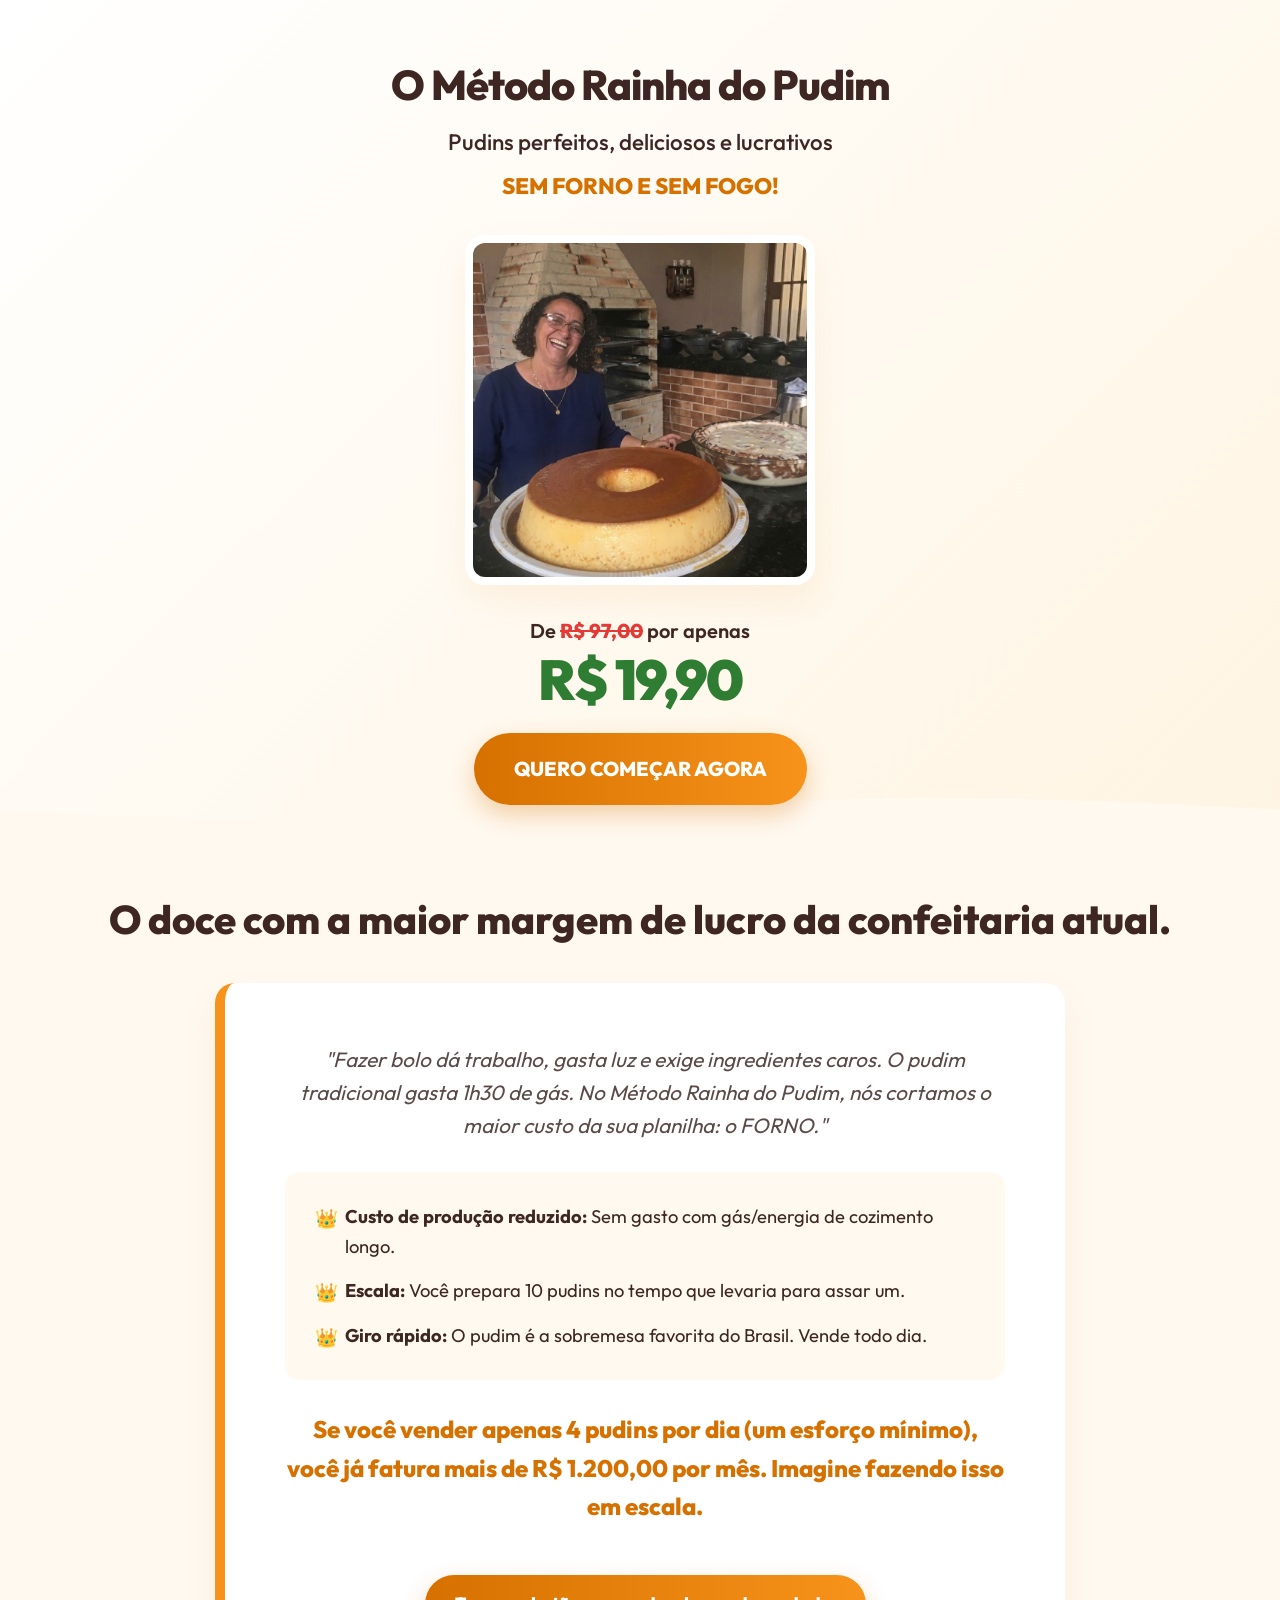
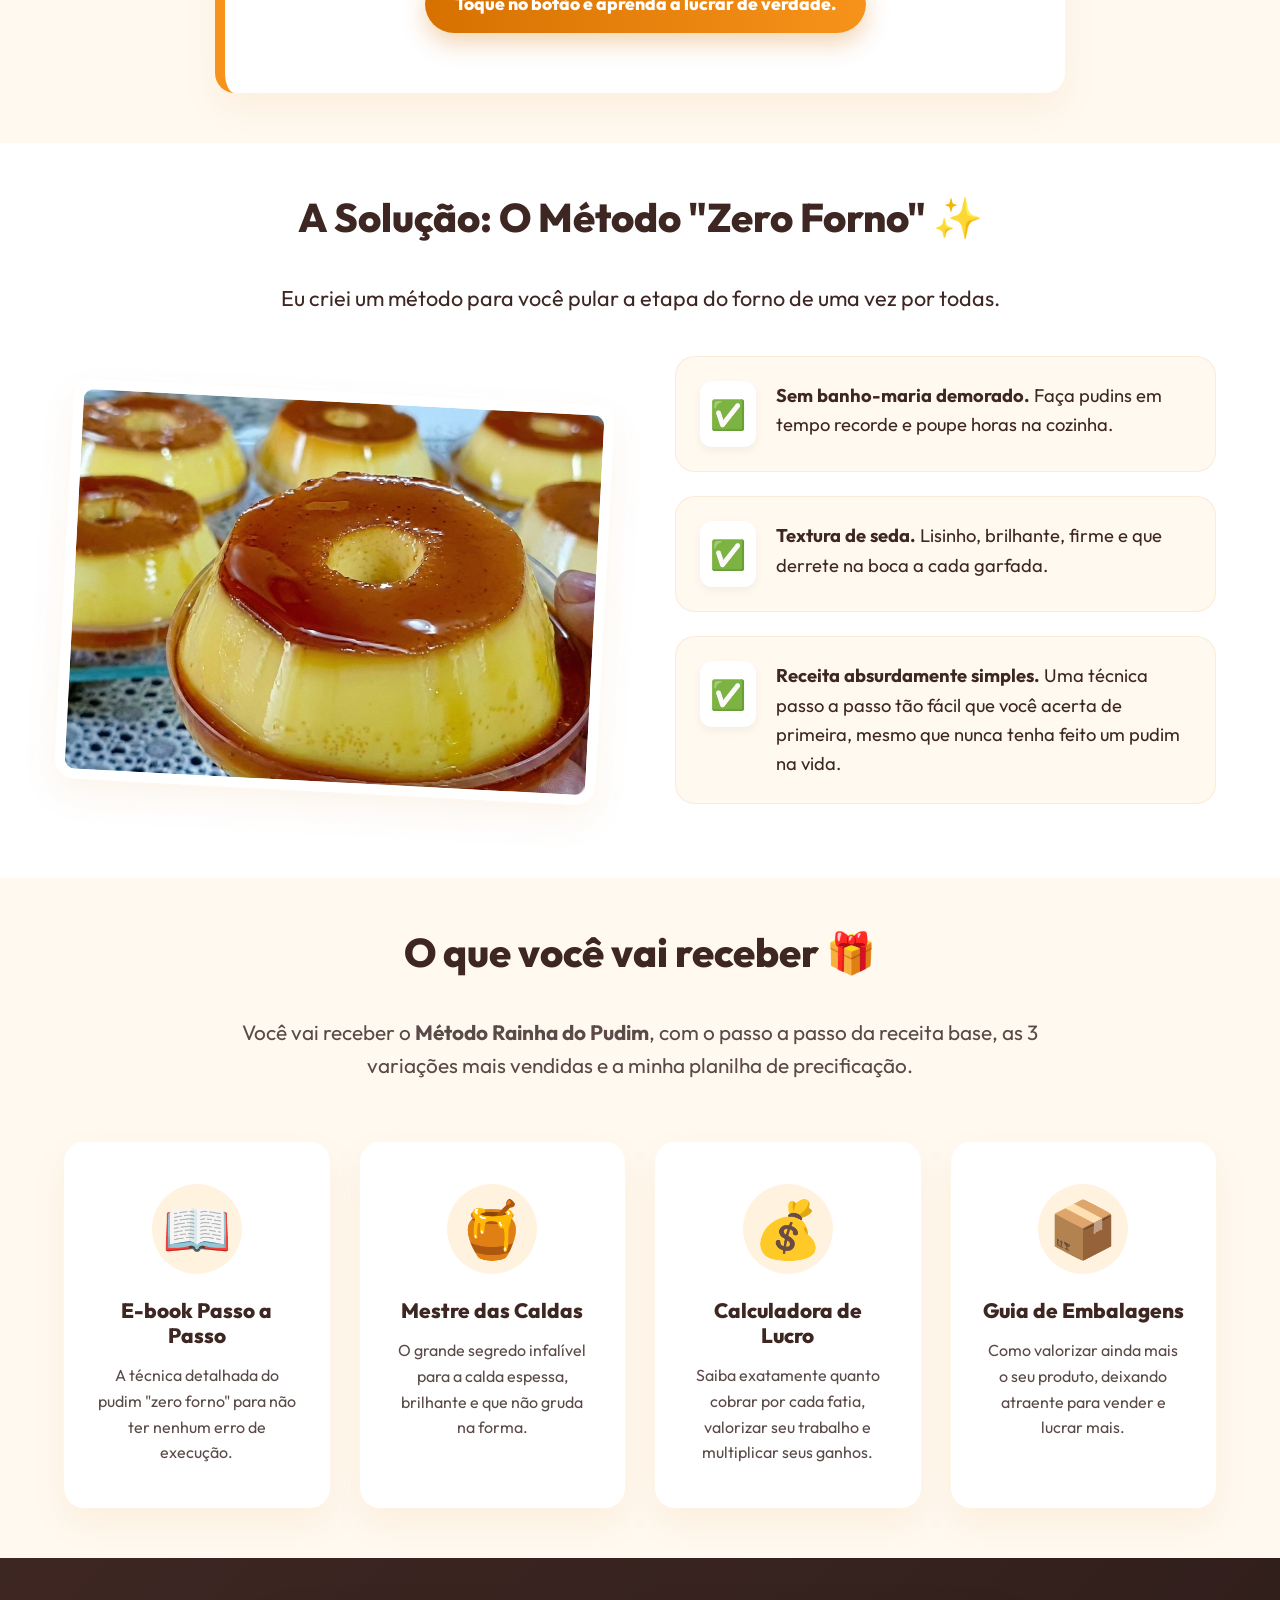
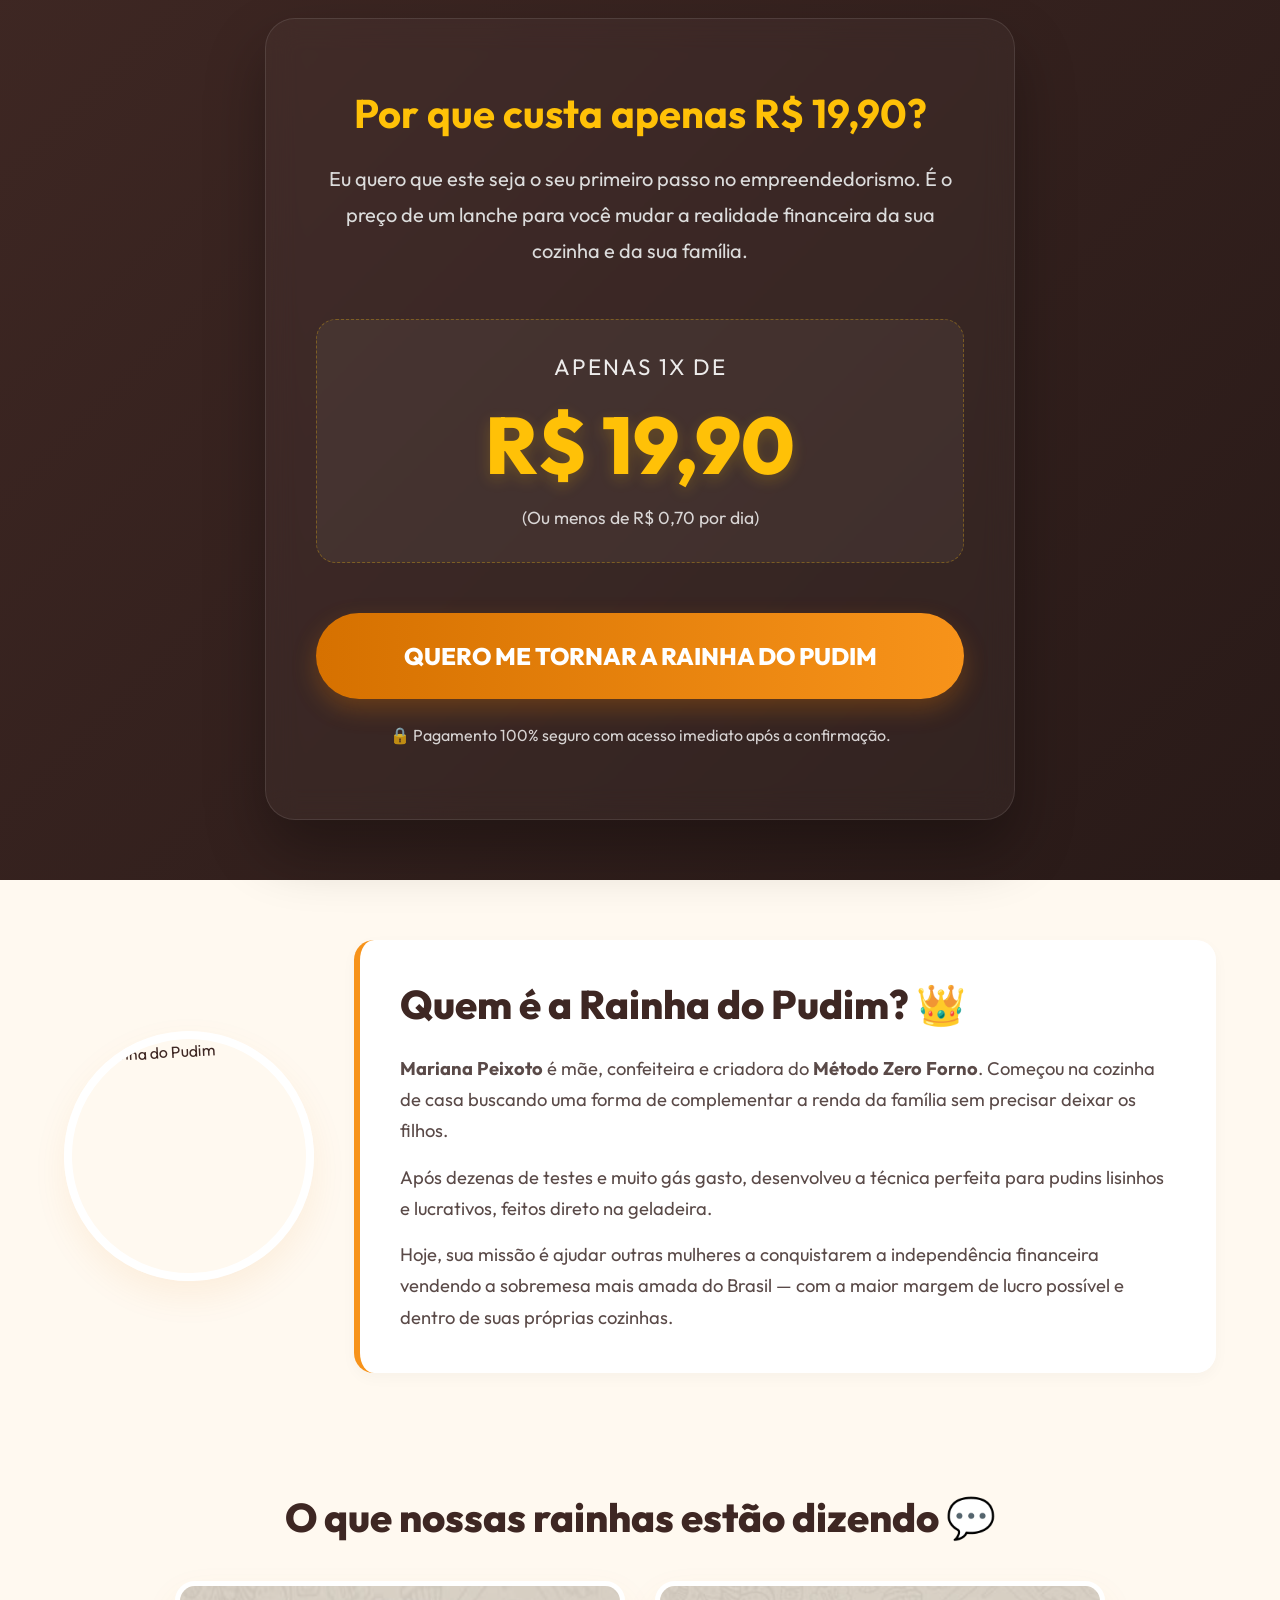
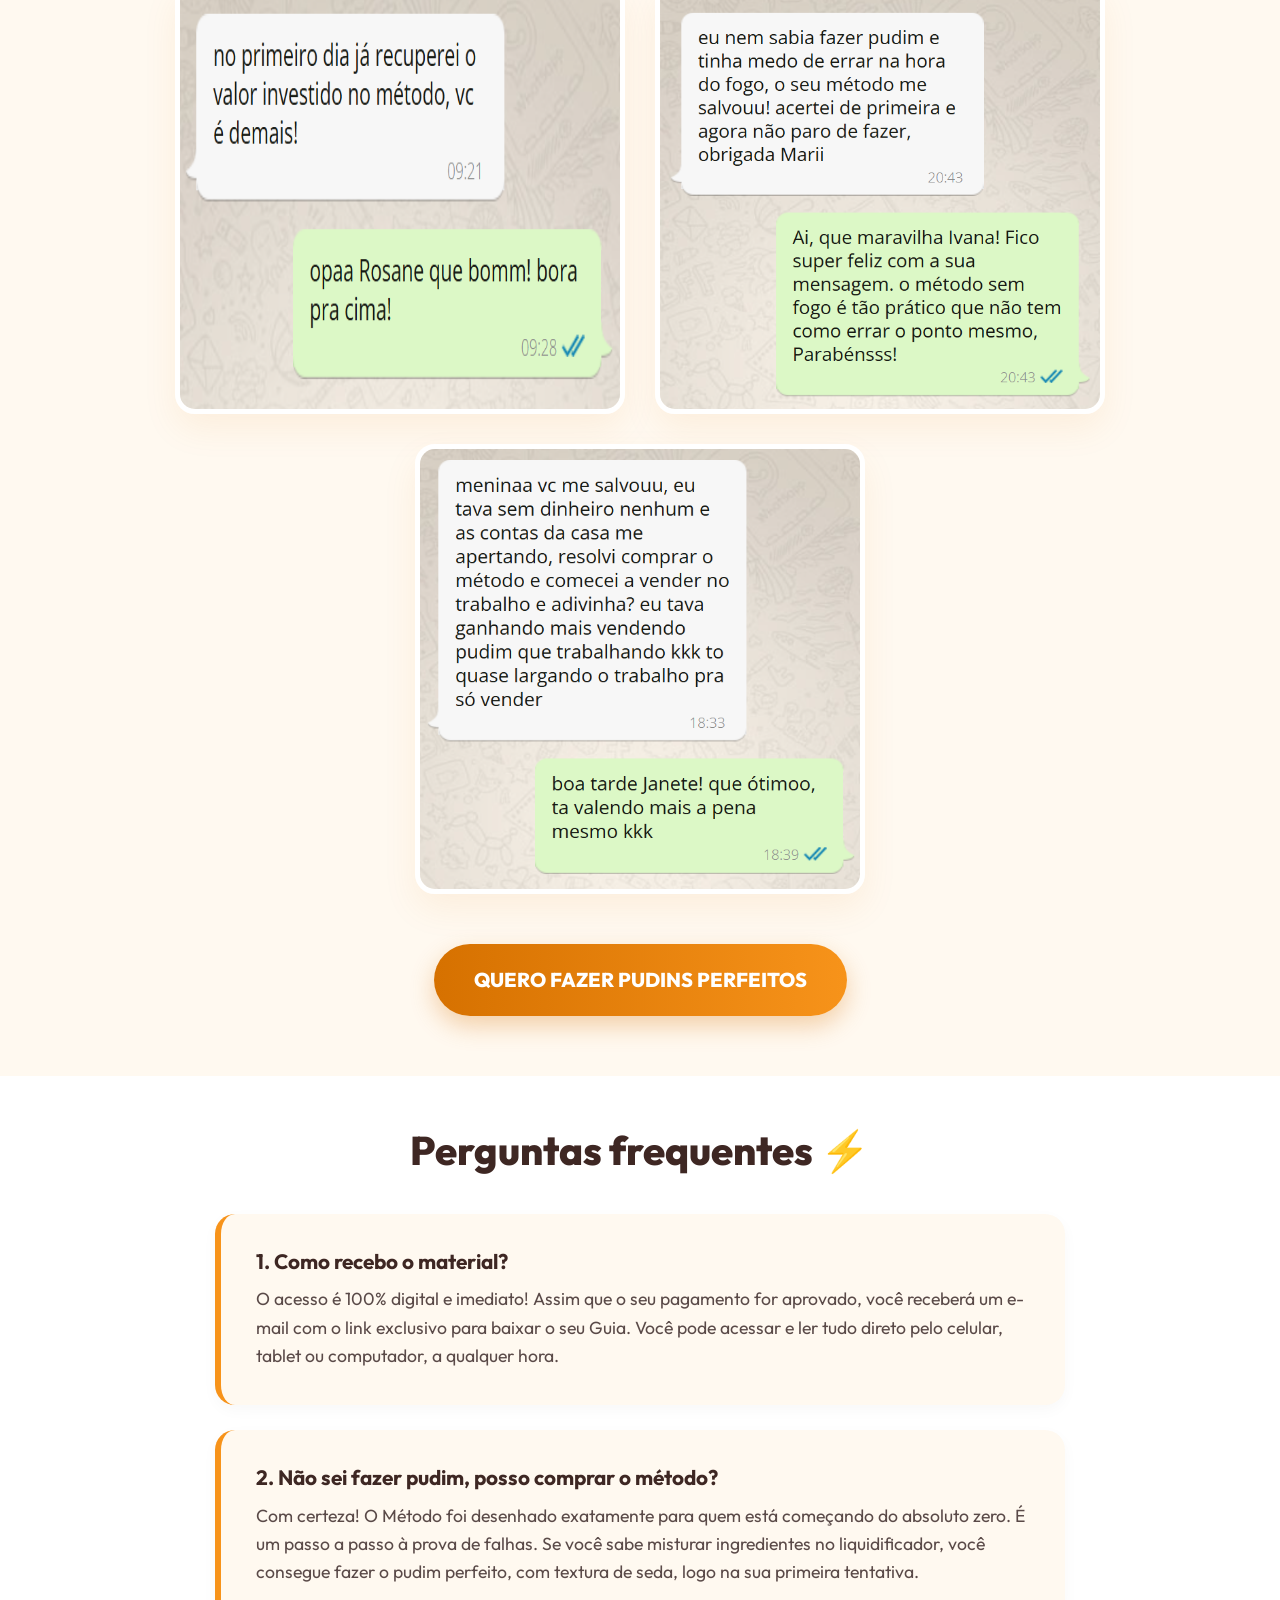
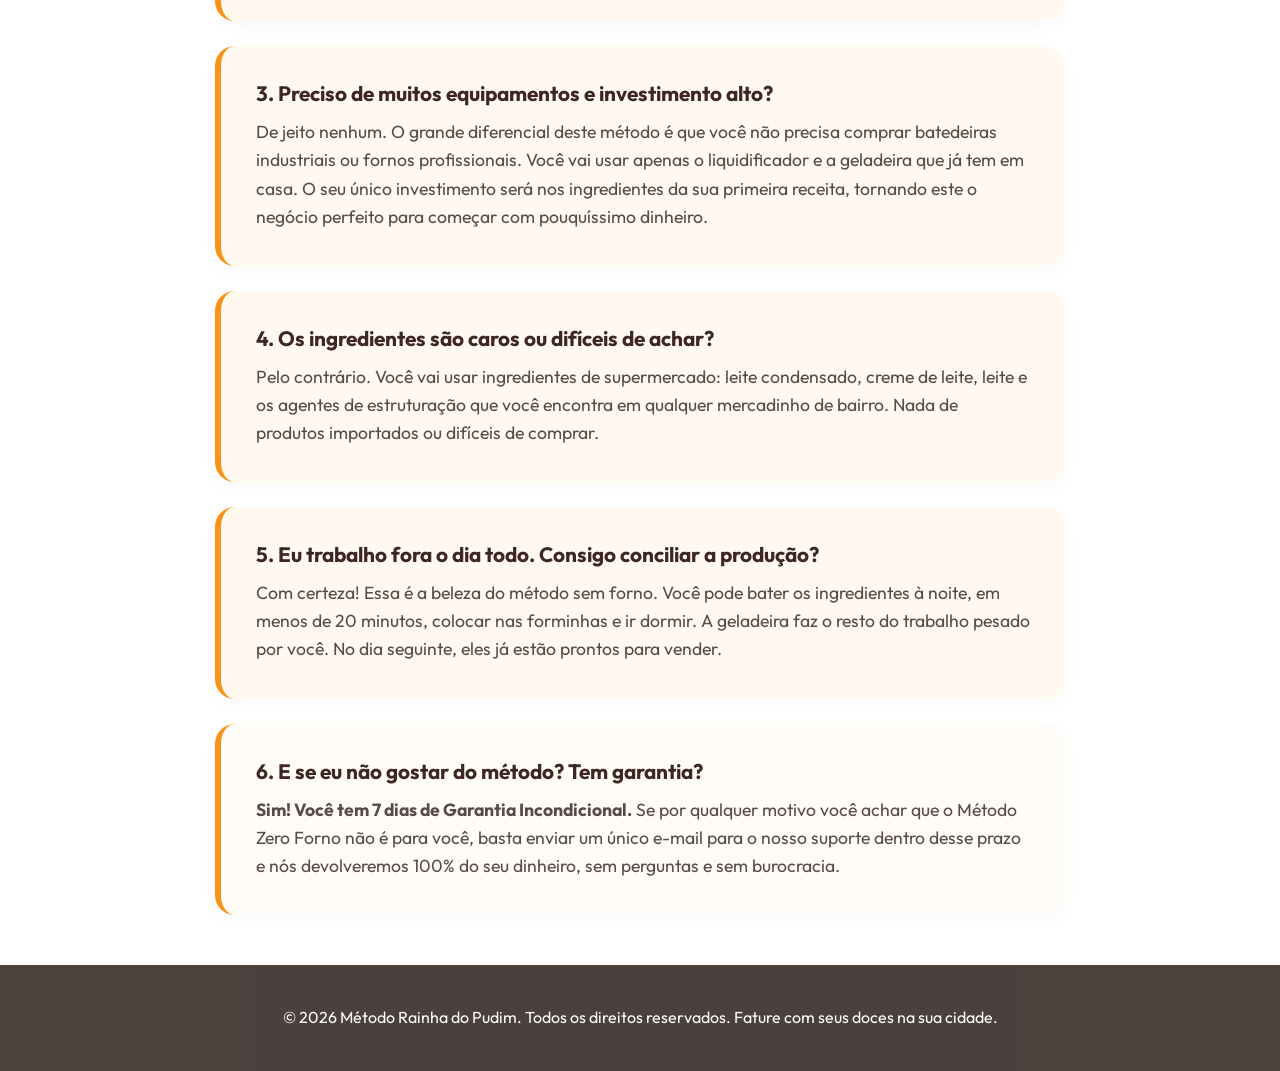
==== index.html @ 333bf4ce "Arquivos do projeto Pudim" ====
<!DOCTYPE html>
<html lang="pt-BR">

<head>
    <meta charset="UTF-8">
    <meta name="viewport" content="width=device-width, initial-scale=1.0">
    <title>O Método Rainha do Pudim | Lucrando sem o Forno</title>
    <meta name="description"
        content="O Método Rainha do Pudim: Como faturar seus primeiros R$ 1.000,00 sem ligar o forno nenhuma vez! A técnica simples e econômica para criar o pudim mais desejado da sua cidade.">

    <!-- Fonts -->
    <link rel="preconnect" href="https://fonts.googleapis.com">
    <link rel="preconnect" href="https://fonts.gstatic.com" crossorigin>
    <link href="https://fonts.googleapis.com/css2?family=Outfit:wght@300;400;500;700;800&display=swap" rel="stylesheet">

    <link rel="stylesheet" href="./styles.css">
</head>

<body>
    <header class="hero">
        <div class="container hero-content">
            <div class="hero-text">
                <h1>O Método Rainha do Pudim</h1>
                <p class="subtitle-main">Pudins perfeitos, deliciosos e lucrativos</p>
                <p class="subtitle-orange">sem forno e sem fogo!</p>
                <div class="hero-image-centered">
                    <img src="./foto-topo.jpg" alt="A Rainha do Pudim com seus pudins gigantes e perfeitos">
                </div>
                <div class="hero-pricearea">
                    <p class="old-price">De <span class="strikethrough">R$ 97,00</span> por apenas</p>
                    <p class="new-price">R$ 19,90</p>
                </div>
                <a href="#checkout" class="cta-button pulse">QUERO COMEÇAR AGORA</a>
            </div>
        </div>
        <div class="wave-bottom">
            <svg viewBox="0 0 1440 120" xmlns="http://www.w3.org/2000/svg" preserveAspectRatio="none">
                <path
                    d="M0,64L80,69.3C160,75,320,85,480,80C640,75,800,53,960,48C1120,43,1280,53,1360,58.7L1440,64L1440,120L1360,120C1280,120,1120,120,960,120C800,120,640,120,480,120C320,120,160,120,80,120L0,120Z"
                    fill="#fff9f0"></path>
            </svg>
        </div>
    </header>

    <section class="problem margin-profit">
        <div class="container">
            <h2 class="section-title">O doce com a maior margem de lucro da confeitaria atual.</h2>
            <div class="problem-box">
                <p class="highlight-text">"Fazer bolo dá trabalho, gasta luz e exige ingredientes caros. O pudim
                    tradicional gasta 1h30 de gás. No Método Rainha do Pudim, nós cortamos o maior custo da sua
                    planilha: o FORNO."</p>
                <div class="profit-list">
                    <p><strong>Custo de produção reduzido:</strong> Sem gasto com gás/energia de cozimento longo.</p>
                    <p><strong>Escala:</strong> Você prepara 10 pudins no tempo que levaria para assar um.</p>
                    <p><strong>Giro rápido:</strong> O pudim é a sobremesa favorita do Brasil. Vende todo dia.</p>
                </div>
                <p class="strong-text highlight">Se você vender apenas 4 pudins por dia (um esforço mínimo), você já
                    fatura mais de R$ 1.200,00 por mês. Imagine fazendo isso em escala.</p>
                <a href="#checkout" class="cta-button pulse"
                    style="margin-top: 20px; font-size: 1.1rem; padding: 15px 30px;">Toque no botão e aprenda a lucrar
                    de verdade.</a>
            </div>
        </div>
    </section>

    <section class="solution">
        <div class="container solution-content">
            <div class="solution-header">
                <h2 class="section-title">A Solução: O Método "Zero Forno" ✨</h2>
                <p class="subtitle">Eu criei um método para você pular a etapa do forno de uma vez por todas.</p>
            </div>
            <div class="solution-body">
                <div class="solution-image">
                    <img src="./foto-solucao-2.jpg"
                        alt="Pudins brilhantes e perfeitos feitos com o Método Rainha do Pudim">
                </div>
                <div class="solution-text">
                    <ul class="benefits-list">
                        <li>
                            <span class="icon">✅</span>
                            <div><strong>Sem banho-maria demorado.</strong> Faça pudins em tempo recorde e poupe horas
                                na
                                cozinha.</div>
                        </li>

                        <li>
                            <span class="icon">✅</span>
                            <div><strong>Textura de seda.</strong> Lisinho, brilhante, firme e que derrete na boca a
                                cada
                                garfada.</div>
                        </li>
                        <li>
                            <span class="icon">✅</span>
                            <div><strong>Receita absurdamente simples.</strong> Uma técnica passo a passo tão fácil que
                                você acerta de primeira, mesmo que nunca tenha feito um pudim na vida.</div>
                        </li>
                    </ul>
                </div>
            </div>
        </div>
    </section>

    <section class="offer">
        <div class="container">
            <h2 class="section-title">O que você vai receber 🎁</h2>
            <p class="offer-subtitle">Você vai receber o <strong>Método Rainha do
                    Pudim</strong>, com o passo a passo da receita base, as 3 variações mais vendidas e a minha planilha
                de precificação.</p>

            <div class="checklist-grid">
                <div class="checklist-item">
                    <div class="item-icon">📖</div>
                    <h3>E-book Passo a Passo</h3>
                    <p>A técnica detalhada do pudim "zero forno" para não ter nenhum erro de execução.</p>
                </div>
                <div class="checklist-item">
                    <div class="item-icon">🍯</div>
                    <h3>Mestre das Caldas</h3>
                    <p>O grande segredo infalível para a calda espessa, brilhante e que não gruda na forma.</p>
                </div>
                <div class="checklist-item">
                    <div class="item-icon">💰</div>
                    <h3>Calculadora de Lucro</h3>
                    <p>Saiba exatamente quanto cobrar por cada fatia, valorizar seu trabalho e multiplicar seus ganhos.
                    </p>
                </div>
                <div class="checklist-item">
                    <div class="item-icon">📦</div>
                    <h3>Guia de Embalagens</h3>
                    <p>Como valorizar ainda mais o seu produto, deixando atraente para vender e lucrar mais.</p>
                </div>
            </div>
        </div>
    </section>

    <section class="pricing" id="checkout">
        <div class="container">
            <div class="pricing-card">
                <h2>Por que custa apenas R$ 19,90?</h2>
                <p class="pricing-reason">Eu quero que este seja o seu primeiro passo no empreendedorismo. É o preço de
                    um lanche para você mudar a realidade financeira da sua cozinha e da sua família.</p>

                <div class="price-box">
                    <span class="price-label">Apenas 1x de</span>
                    <span class="price-value">R$ 19,90</span>
                    <span class="price-sub">(Ou menos de R$ 0,70 por dia)</span>
                </div>

                <a href="https://pay.cakto.com.br/ngdeesu_796313" class="cta-button large pulse">QUERO ME
                    TORNAR A RAINHA DO PUDIM</a>
                <div class="safe-checkout">🔒 Pagamento 100% seguro com acesso imediato após a confirmação.</div>
            </div>
        </div>
    </section>



    <section class="about-author">
        <div class="container about-content">
            <div class="about-image">
                <img src="./foto-perfil.jpg.png" alt="A Rainha do Pudim">
            </div>
            <div class="about-text">
                <h2 class="section-title left">Quem é a Rainha do Pudim? 👑</h2>
                <div class="author-bio">
                    <p><strong>Mariana Peixoto</strong> é mãe, confeiteira e criadora do <strong>Método Zero
                            Forno</strong>. Começou na cozinha de casa
                        buscando uma forma de complementar a renda da família sem precisar deixar os filhos.</p>
                    <p>Após dezenas de testes e muito gás gasto, desenvolveu a técnica perfeita para pudins lisinhos e
                        lucrativos, feitos direto na geladeira.</p>
                    <p>Hoje, sua missão é ajudar outras mulheres a conquistarem a independência financeira vendendo a
                        sobremesa mais amada do Brasil — com a maior margem de lucro possível e dentro de suas próprias
                        cozinhas.</p>
                </div>
            </div>
        </div>
    </section>

    <section class="social-proof">
        <div class="container">
            <h2 class="section-title">O que nossas rainhas estão dizendo 💬</h2>
            <div class="testimonials-images-grid">
                <img src="./depoimento1.png" alt="Depoimento de aluna (WhatsApp)" class="testimonial-img">
                <img src="./depoimento2.png" alt="Depoimento de aluna (WhatsApp)" class="testimonial-img">
                <img src="./depoimento3.png" alt="Depoimento de aluna (WhatsApp)" class="testimonial-img">
            </div>

            <div class="cta-container" style="text-align: center; margin-top: 50px;">
                <a href="#checkout" class="cta-button pulse">QUERO FAZER PUDINS PERFEITOS</a>
            </div>
        </div>
    </section>

    <section class="faq">
        <div class="container">
            <h2 class="section-title">Perguntas frequentes ⚡</h2>
            <div class="faq-list">
                <div class="faq-item">
                    <h3>1. Como recebo o material?</h3>
                    <p>O acesso é 100% digital e imediato! Assim que o seu pagamento for aprovado, você receberá um
                        e-mail com o link exclusivo para baixar o seu Guia. Você pode acessar e ler tudo direto pelo
                        celular, tablet ou computador, a qualquer hora.</p>
                </div>
                <div class="faq-item">
                    <h3>2. Não sei fazer pudim, posso comprar o método?</h3>
                    <p>Com certeza! O Método foi desenhado exatamente para quem está começando do absoluto zero. É um
                        passo a passo à prova de falhas. Se você sabe misturar ingredientes no liquidificador, você
                        consegue fazer o pudim perfeito, com textura de seda, logo na sua primeira tentativa.</p>
                </div>
                <div class="faq-item">
                    <h3>3. Preciso de muitos equipamentos e investimento alto?</h3>
                    <p>De jeito nenhum. O grande diferencial deste método é que você não precisa comprar batedeiras
                        industriais ou fornos profissionais. Você vai usar apenas o liquidificador e a geladeira que já
                        tem em casa. O seu único investimento será nos ingredientes da sua primeira receita, tornando
                        este o negócio perfeito para começar com pouquíssimo dinheiro.</p>
                </div>
                <div class="faq-item">
                    <h3>4. Os ingredientes são caros ou difíceis de achar?</h3>
                    <p>Pelo contrário. Você vai usar ingredientes de supermercado: leite condensado, creme de leite,
                        leite e os agentes de estruturação que você encontra em qualquer mercadinho de bairro. Nada de
                        produtos importados ou difíceis de comprar.</p>
                </div>
                <div class="faq-item">
                    <h3>5. Eu trabalho fora o dia todo. Consigo conciliar a produção?</h3>
                    <p>Com certeza! Essa é a beleza do método sem forno. Você pode bater os ingredientes à noite, em
                        menos de 20 minutos, colocar nas forminhas e ir dormir. A geladeira faz o resto do trabalho
                        pesado por você. No dia seguinte, eles já estão prontos para vender.</p>
                </div>
                <div class="faq-item" style="border-left-color: #f7931a; background: #fffcf8;">
                    <h3>6. E se eu não gostar do método? Tem garantia?</h3>
                    <p><strong>Sim! Você tem 7 dias de Garantia Incondicional.</strong> Se por qualquer motivo você
                        achar que o Método Zero Forno não é para você, basta enviar um único e-mail para o nosso suporte
                        dentro desse prazo e nós devolveremos 100% do seu dinheiro, sem perguntas e sem burocracia.</p>
                </div>
            </div>
        </div>
    </section>

    <footer>
        <div class="container">
            <p>&copy; 2026 Método Rainha do Pudim. Todos os direitos reservados. Fature com seus doces na sua cidade.
            </p>
        </div>
    </footer>

    <script>
        // Interactivity & Entrance Animations
        document.addEventListener('DOMContentLoaded', () => {
            const observer = new IntersectionObserver((entries) => {
                entries.forEach(entry => {
                    if (entry.isIntersecting) {
                        entry.target.classList.add('visible');
                    }
                });
            }, { threshold: 0.1, rootMargin: '0px 0px -50px 0px' });

            const animatedElements = document.querySelectorAll('.problem-box, .solution-text, .checklist-item, .pricing-card, .testimonial-img, .faq-item, .hero-image, .solution-image, .about-content');

            animatedElements.forEach((el, index) => {
                el.classList.add('fade-up');
                // Adiciona um pequeno delay baseado na posição para um efeito cascata em elementos em grupo
                el.style.transitionDelay = `${(index % 4) * 0.15}s`;
                observer.observe(el);
            });

            // Suavizar scroll de links
            document.querySelectorAll('a[href^="#"]').forEach(anchor => {
                anchor.addEventListener('click', function (e) {
                    e.preventDefault();
                    document.querySelector(this.getAttribute('href')).scrollIntoView({
                        behavior: 'smooth'
                    });
                });
            });
        });
    </script>
</body>

</html>
---- styles.css ----
/* Base & Variables */
:root {
    --primary: #d67100;
    /* Deep caramel hue */
    --primary-light: #f7931a;
    /* Lighter warm amber */
    --secondary: #ffc107;
    /* Radiant gold */
    --accent: #fff3df;
    /* Creamy pudding highlight */
    --dark: #3e2723;
    /* Rich dark brown (chocolate/dark caramel) */
    --bg-color: #fff9f0;
    /* Warm off-white */
    --white: #ffffff;
    --radius: 20px;
    --shadow: 0 15px 35px rgba(214, 113, 0, 0.08);
}

* {
    margin: 0;
    padding: 0;
    box-sizing: border-box;
}

body {
    font-family: 'Outfit', sans-serif;
    color: var(--dark);
    background-color: var(--bg-color);
    line-height: 1.6;
    overflow-x: hidden;
    -webkit-font-smoothing: antialiased;
}

img {
    max-width: 100%;
    border-radius: var(--radius);
    display: block;
}

.container {
    max-width: 1200px;
    margin: 0 auto;
    padding: 0 24px;
}

h1,
h2,
h3 {
    line-height: 1.2;
}

/* Base Animations Core */
.fade-up {
    opacity: 0;
    transform: translateY(40px);
    transition: opacity 0.8s cubic-bezier(0.2, 0.8, 0.2, 1), transform 0.8s cubic-bezier(0.2, 0.8, 0.2, 1);
}

.visible {
    opacity: 1;
    transform: translateY(0);
}

@keyframes float {
    0% {
        transform: translateY(0px) rotate(0deg);
    }

    50% {
        transform: translateY(-15px) rotate(1deg);
    }

    100% {
        transform: translateY(0px) rotate(0deg);
    }
}

@keyframes pulse-btn {
    0% {
        transform: scale(1);
        box-shadow: 0 0 0 0 rgba(214, 113, 0, 0.4);
    }

    50% {
        transform: scale(1.03);
        box-shadow: 0 0 0 15px rgba(214, 113, 0, 0);
    }

    100% {
        transform: scale(1);
        box-shadow: 0 0 0 0 rgba(214, 113, 0, 0);
    }
}


/* Hero Section */
.hero {
    background: linear-gradient(135deg, var(--white) 0%, rgba(255, 243, 223, 0.8) 100%);
    position: relative;
    padding: 60px 0 40px;
}

.hero-content {
    display: flex;
    flex-direction: column;
    align-items: center;
    text-align: center;
}

.hero-text {
    display: flex;
    flex-direction: column;
    align-items: center;
    max-width: 800px;
    margin: 0 auto;
}

.badge {
    display: inline-block;
    background-color: var(--primary-light);
    color: var(--white);
    padding: 8px 16px;
    border-radius: 30px;
    font-size: 0.9rem;
    font-weight: 700;
    text-transform: uppercase;
    margin-bottom: 24px;
    letter-spacing: 1.5px;
    box-shadow: 0 4px 10px rgba(247, 147, 26, 0.3);
}

.hero-text h1 {
    font-size: 2.6rem;
    font-weight: 800;
    margin-bottom: 15px;
    color: var(--dark);
    letter-spacing: -1px;
}

.hero-text h1 span {
    color: var(--primary);
    position: relative;
    z-index: 1;
}

/* Highlighting the text */
.hero-text h1 span::after {
    content: '';
    position: absolute;
    bottom: 5px;
    left: 0;
    width: 100%;
    height: 12px;
    background-color: var(--secondary);
    opacity: 0.4;
    z-index: -1;
    border-radius: 6px;
}

.hero-text .subtitle-main {
    font-size: 1.4rem;
    margin-bottom: 8px;
    color: var(--dark);
    font-weight: 500;
}

.hero-text .subtitle-orange {
    font-size: 1.4rem;
    margin-bottom: 30px;
    font-weight: 800;
    color: var(--primary);
    text-transform: uppercase;
}

.hero-pricearea {
    margin-bottom: 25px;
    text-align: center;
}

.old-price {
    font-size: 1.25rem;
    color: var(--dark);
    font-weight: 600;
    margin-bottom: 5px;
}

.strikethrough {
    color: #e53935;
    /* Vermelho claro/alerta */
    text-decoration: line-through;
    font-weight: 800;
}

.new-price {
    font-size: 3.5rem;
    font-weight: 900;
    color: #2e7d32;
    /* Verde forte/dinheiro */
    line-height: 1;
    letter-spacing: -2px;
}

.cta-button {
    display: inline-flex;
    justify-content: center;
    align-items: center;
    background: linear-gradient(to right, var(--primary), var(--primary-light));
    color: white;
    text-decoration: none;
    padding: 20px 40px;
    font-size: 1.25rem;
    font-weight: 800;
    border-radius: 50px;
    border: none;
    cursor: pointer;
    box-shadow: 0 10px 25px rgba(214, 113, 0, 0.3);
    transition: all 0.3s cubic-bezier(0.2, 0.8, 0.2, 1);
    text-align: center;
    position: relative;
    z-index: 10;
}

.cta-button.pulse {
    animation: pulse-btn 2.5s infinite;
}

.cta-button:hover {
    transform: translateY(-4px);
    box-shadow: 0 15px 35px rgba(214, 113, 0, 0.4);
    background: linear-gradient(to right, var(--primary), #ffa333);
}

.hero-image-centered {
    margin-bottom: 30px;
    max-width: 350px;
    width: 100%;
}

.hero-image-centered img {
    width: 100%;
    height: auto;
    object-fit: cover;
    aspect-ratio: 1/1;
    border-radius: var(--radius);
    box-shadow: var(--shadow);
    border: 8px solid white;
}

.wave-bottom {
    position: absolute;
    bottom: -2px;
    left: 0;
    width: 100%;
    height: 80px;
}

.wave-bottom svg {
    width: 100%;
    height: 100%;
}

/* Problem / Margin Profit Section */
.problem {
    padding: 50px 0;
    background-color: var(--bg-color);
}

.section-title {
    font-size: 2.5rem;
    font-weight: 800;
    color: var(--dark);
    margin-bottom: 40px;
    text-align: center;
}

.section-title.left {
    text-align: left;
}

.problem-box {
    background-color: var(--white);
    padding: 60px;
    border-radius: var(--radius);
    box-shadow: var(--shadow);
    max-width: 850px;
    margin: 0 auto;
    border-left: 10px solid var(--primary-light);
    position: relative;
    display: flex;
    flex-direction: column;
    align-items: center;
    text-align: center;
}

.highlight-text {
    font-size: 1.3rem;
    margin-bottom: 30px;
    position: relative;
    z-index: 1;
    font-style: italic;
    color: #5A4A48;
}

.profit-list {
    text-align: left;
    width: 100%;
    margin-bottom: 30px;
    background: var(--bg-color);
    padding: 30px;
    border-radius: 15px;
}

.profit-list p {
    font-size: 1.15rem;
    margin-bottom: 15px;
    padding-left: 30px;
    position: relative;
}

.profit-list p::before {
    content: '👑';
    position: absolute;
    left: 0;
    top: 2px;
}

.profit-list p:last-child {
    margin-bottom: 0;
}

.strong-text {
    font-size: 1.5rem;
    font-weight: 800;
    color: var(--primary);
    position: relative;
    z-index: 1;
    margin-bottom: 30px;
}

/* Solution Section */
.solution {
    padding: 50px 0;
    background-color: var(--white);
}

.solution-content {
    display: flex;
    flex-direction: column;
    gap: 40px;
}

.solution-header {
    text-align: center;
    max-width: 800px;
    margin: 0 auto;
}

.solution-header .subtitle {
    font-size: 1.35rem;
    color: var(--dark);
    margin-bottom: 0;
}

.solution-body {
    display: grid;
    grid-template-columns: 1fr 1fr;
    gap: 70px;
    align-items: center;
}

.solution-text .subtitle {
    font-size: 1.25rem;
    margin-bottom: 40px;
    color: #5A4A48;
}

.benefits-list {
    list-style: none;
}

.benefits-list li {
    display: flex;
    align-items: flex-start;
    gap: 20px;
    margin-bottom: 24px;
    font-size: 1.15rem;
    background: var(--bg-color);
    padding: 24px;
    border-radius: var(--radius);
    border: 1px solid rgba(214, 113, 0, 0.1);
    transition: transform 0.3s ease, box-shadow 0.3s ease;
}

.benefits-list li:hover {
    transform: translateY(-3px) scale(1.02);
    box-shadow: var(--shadow);
    background: var(--accent);
}

.benefits-list .icon {
    font-size: 1.8rem;
    background: white;
    padding: 10px;
    border-radius: 12px;
    box-shadow: 0 4px 10px rgba(0, 0, 0, 0.05);
}

.solution-image {
    position: relative;
    width: 100%;
}

.solution-image img {
    width: 100%;
    height: auto;
    object-fit: contain;
    box-shadow: var(--shadow);
    border-radius: var(--radius);
    transform: rotate(3deg);
    transition: transform 0.4s ease;
    border: 10px solid white;
}

.solution-image img:hover {
    transform: rotate(0deg);
}

/* Offer Section */
.offer {
    padding: 50px 0;
    background-color: var(--bg-color);
}

.offer-subtitle {
    text-align: center;
    font-size: 1.3rem;
    max-width: 800px;
    margin: 0 auto 60px auto;
    color: #5A4A48;
}

.checklist-grid {
    display: grid;
    grid-template-columns: repeat(auto-fit, minmax(260px, 1fr));
    gap: 30px;
}

.checklist-item {
    background: var(--white);
    padding: 40px 30px;
    border-radius: var(--radius);
    text-align: center;
    box-shadow: var(--shadow);
    transition: all 0.3s cubic-bezier(0.2, 0.8, 0.2, 1);
    border: 2px solid transparent;
}

.checklist-item:hover {
    transform: translateY(-8px);
    border-color: var(--primary-light);
    box-shadow: 0 20px 40px rgba(214, 113, 0, 0.15);
}

.item-icon {
    font-size: 3.5rem;
    margin-bottom: 24px;
    display: inline-block;
    background: var(--accent);
    width: 90px;
    height: 90px;
    line-height: 90px;
    border-radius: 50%;
}

.checklist-item h3 {
    font-weight: 800;
    font-size: 1.3rem;
    margin-bottom: 15px;
}

.checklist-item p {
    color: #5A4A48;
}

/* About Author Section */
.about-author {
    padding: 60px 0;
    background-color: var(--bg-color);
}

.about-content {
    display: flex;
    align-items: center;
    gap: 40px;
}

.about-image {
    flex: 0 0 250px;
    /* Largura fixa menor */
    display: flex;
    justify-content: center;
}

.about-image img {
    width: 250px;
    height: 250px;
    object-fit: cover;
    /* Corta para encaixar */
    object-position: center 20%;
    /* Foca na região do rosto (topo) */
    border-radius: 50%;
    /* Faz a foto ficar redonda */
    box-shadow: var(--shadow);
    border: 8px solid var(--white);
    transform: rotate(-3deg);
    transition: transform 0.4s ease;
}

.about-image img:hover {
    transform: rotate(0deg);
}

.about-text {
    flex: 1;
    background: var(--white);
    padding: 40px;
    border-radius: var(--radius);
    box-shadow: 0 5px 15px rgba(0, 0, 0, 0.03);
    border-left: 6px solid var(--primary-light);
}

.about-text .section-title {
    margin-bottom: 25px;
}

.author-bio p {
    font-size: 1.15rem;
    color: #5A4A48;
    margin-bottom: 15px;
    line-height: 1.7;
}

.author-bio p:last-child {
    margin-bottom: 0;
}

/* Pricing Section */
.pricing {
    padding: 60px 0;
    background: linear-gradient(135deg, var(--dark) 0%, #291a18 100%);
    color: var(--white);
    text-align: center;
}

.pricing-card {
    background: rgba(255, 255, 255, 0.03);
    backdrop-filter: blur(15px);
    border: 1px solid rgba(255, 255, 255, 0.1);
    padding: 70px 50px;
    border-radius: 30px;
    max-width: 750px;
    margin: 0 auto;
    box-shadow: 0 30px 60px rgba(0, 0, 0, 0.3);
}

.pricing-card h2 {
    font-size: 2.5rem;
    margin-bottom: 24px;
    color: var(--secondary);
}

.pricing-reason {
    font-size: 1.25rem;
    margin-bottom: 50px;
    color: #dcdcdc;
    line-height: 1.8;
}

.price-box {
    margin-bottom: 50px;
    background: rgba(255, 255, 255, 0.05);
    padding: 30px;
    border-radius: 20px;
    border: 1px dashed rgba(255, 193, 7, 0.3);
}

.price-label {
    display: block;
    font-size: 1.4rem;
    opacity: 0.9;
    text-transform: uppercase;
    letter-spacing: 2px;
}

.price-value {
    display: block;
    font-size: 5rem;
    font-weight: 800;
    color: var(--secondary);
    line-height: 1.1;
    margin: 15px 0;
    text-shadow: 0 5px 15px rgba(255, 193, 7, 0.2);
}

.price-sub {
    font-size: 1.1rem;
    opacity: 0.8;
}

.cta-button.large {
    width: 100%;
    font-size: 1.5rem;
    padding: 24px;
}

.safe-checkout {
    margin-top: 24px;
    font-size: 1rem;
    opacity: 0.8;
    display: flex;
    justify-content: center;
    align-items: center;
    gap: 8px;
}

/* Guarantee Section */
.guarantee {
    padding: 60px 0;
    background-color: var(--white);
}

.guarantee-content {
    display: flex;
    align-items: center;
    gap: 40px;
    background: linear-gradient(135deg, #1f2937, #111827);
    color: var(--white);
    padding: 50px;
    border-radius: var(--radius);
    box-shadow: 0 20px 40px rgba(0, 0, 0, 0.2);
    border: 1px solid rgba(255, 255, 255, 0.1);
}

.guarantee-icon {
    flex: 0 0 auto;
    width: 120px;
    height: 120px;
    background: rgba(255, 215, 0, 0.1);
    /* Um amarelo suave para destacar */
    border-radius: 50%;
    display: flex;
    justify-content: center;
    align-items: center;
    box-shadow: 0 0 30px rgba(255, 215, 0, 0.2);
    border: 2px dashed rgba(255, 215, 0, 0.3);
}

.shield {
    font-size: 4rem;
    filter: drop-shadow(0 5px 10px rgba(0, 0, 0, 0.3));
}

.guarantee-text {
    flex: 1;
}

.guarantee-text .section-title {
    color: var(--secondary);
    margin-bottom: 20px;
}

.guarantee-text p {
    font-size: 1.15rem;
    color: rgba(255, 255, 255, 0.9);
    margin-bottom: 15px;
    line-height: 1.6;
}

.guarantee-text p:last-child {
    margin-bottom: 0;
}

/* Social Proof Section */
.social-proof {
    padding: 60px 0;
    background-color: var(--bg-color);
}

.testimonials-images-grid {
    display: flex;
    flex-wrap: wrap;
    justify-content: center;
    gap: 30px;
}

.testimonial-img {
    width: 100%;
    max-width: 450px;
    border-radius: var(--radius);
    box-shadow: var(--shadow);
    transition: transform 0.3s cubic-bezier(0.2, 0.8, 0.2, 1), box-shadow 0.3s cubic-bezier(0.2, 0.8, 0.2, 1);
    border: 5px solid var(--white);
}

.testimonial-img:hover {
    transform: translateY(-8px);
    box-shadow: 0 20px 40px rgba(214, 113, 0, 0.15);
}

/* FAQ Section */
.faq {
    padding: 50px 0;
    background-color: var(--white);
}

.faq-list {
    max-width: 850px;
    margin: 0 auto;
    display: flex;
    flex-direction: column;
    gap: 25px;
}

.faq-item {
    background: var(--bg-color);
    padding: 35px;
    border-radius: var(--radius);
    box-shadow: 0 5px 15px rgba(0, 0, 0, 0.03);
    border-left: 6px solid var(--primary-light);
}

.faq-item h3 {
    margin-bottom: 12px;
    color: var(--dark);
    font-size: 1.3rem;
}

.faq-item p {
    color: #5A4A48;
    font-size: 1.1rem;
}

/* Footer */
footer {
    background: #1e1311;
    color: var(--white);
    text-align: center;
    padding: 40px 0;
    font-size: 1rem;
    opacity: 0.8;
}

/* Media Queries */
@media (max-width: 950px) {

    .hero-content,
    .solution-body {
        grid-template-columns: 1fr;
        text-align: center;
    }

    .about-content,
    .guarantee-content {
        flex-direction: column;
        text-align: center;
        gap: 20px;
    }

    .guarantee-icon {
        margin: 0 auto;
        width: 100px;
        height: 100px;
    }

    .shield {
        font-size: 3rem;
    }

    .about-image,
    .about-image img {
        flex: 0 0 200px;
        width: 200px;
        height: 200px;
        margin: 0 auto;
    }

    .about-text {
        padding: 30px 20px;
        border-left: none;
        border-top: 6px solid var(--primary-light);
    }

    .about-text .section-title.left {
        text-align: center;
    }

    .hero-text h1 {
        font-size: 2.8rem;
    }

    .section-title.left {
        text-align: center;
    }

    .benefits-list li {
        flex-direction: column;
        align-items: center;
        text-align: center;
    }

    .hero-image::before {
        display: none;
    }

    .checklist-grid {
        grid-template-columns: 1fr;
    }
}

@media (max-width: 600px) {
    .hero {
        padding: 40px 0 40px;
    }

    .hero-text h1 {
        font-size: 2rem;
        margin-bottom: 10px;
    }

    .hero-text .subtitle-main {
        font-size: 1.15rem;
        margin-bottom: 5px;
        max-width: 100%;
    }

    .hero-text .subtitle-orange {
        font-size: 1.15rem;
        margin-bottom: 24px;
        max-width: 100%;
    }

    .section-title {
        font-size: 2rem;
        margin-bottom: 30px;
    }

    .problem,
    .solution,
    .offer,
    .about-author,
    .social-proof,
    .faq {
        padding: 40px 0;
    }

    .about-content {
        padding: 30px 20px;
    }

    .problem-box {
        padding: 30px 20px;
        border-left-width: 6px;
    }

    .profit-list {
        padding: 20px 15px;
    }

    .highlight-text {
        font-size: 1.15rem;
    }

    .strong-text {
        font-size: 1.25rem;
    }

    .benefits-list li {
        padding: 16px;
        font-size: 1.05rem;
    }

    .item-icon {
        width: 70px;
        height: 70px;
        line-height: 70px;
        font-size: 2.5rem;
    }

    .pricing {
        padding: 40px 0;
    }

    .pricing-card {
        padding: 40px 20px;
        border-radius: 20px;
    }

    .pricing-card h2 {
        font-size: 2rem;
    }

    .price-box {
        padding: 20px 10px;
    }

    .price-value {
        font-size: 3.5rem;
    }

    .cta-button,
    .cta-button.large {
        font-size: 1.1rem;
        padding: 16px 20px;
        width: 100%;
    }

    .faq-item {
        padding: 20px;
    }
}
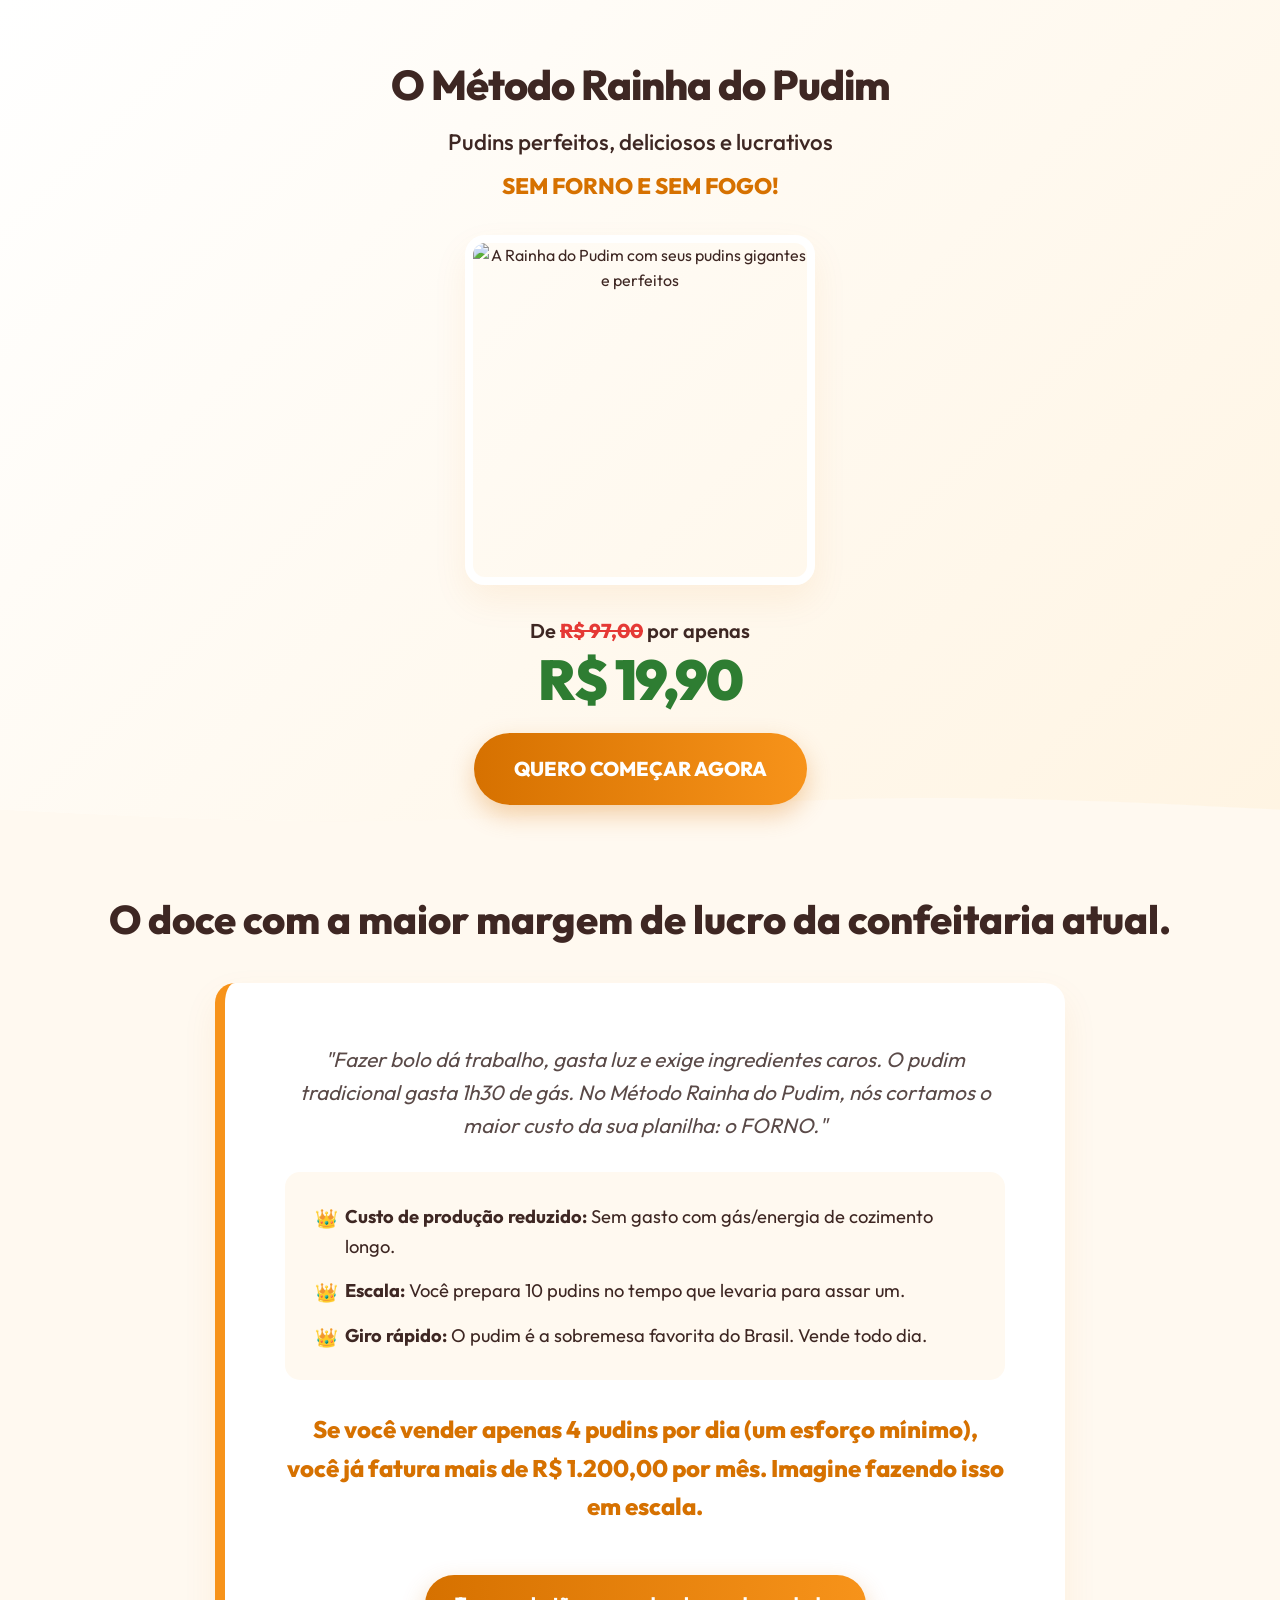
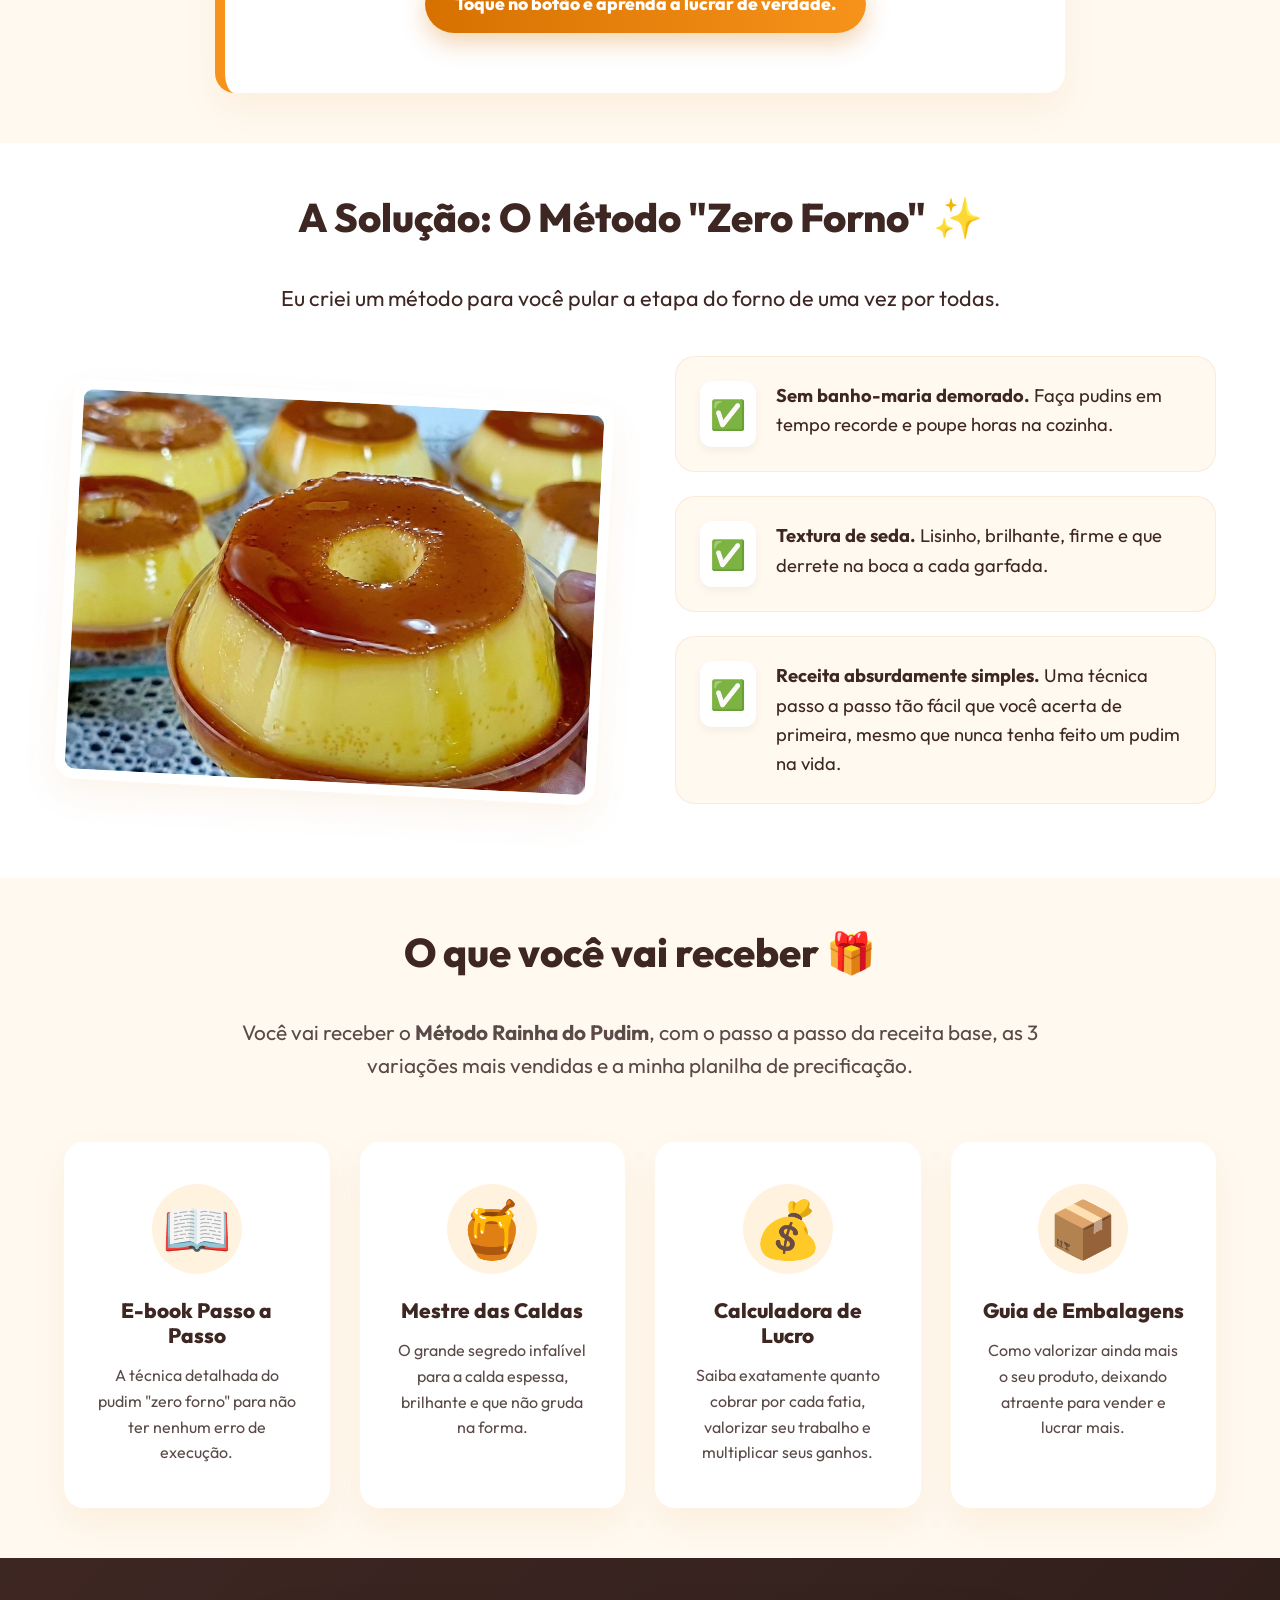
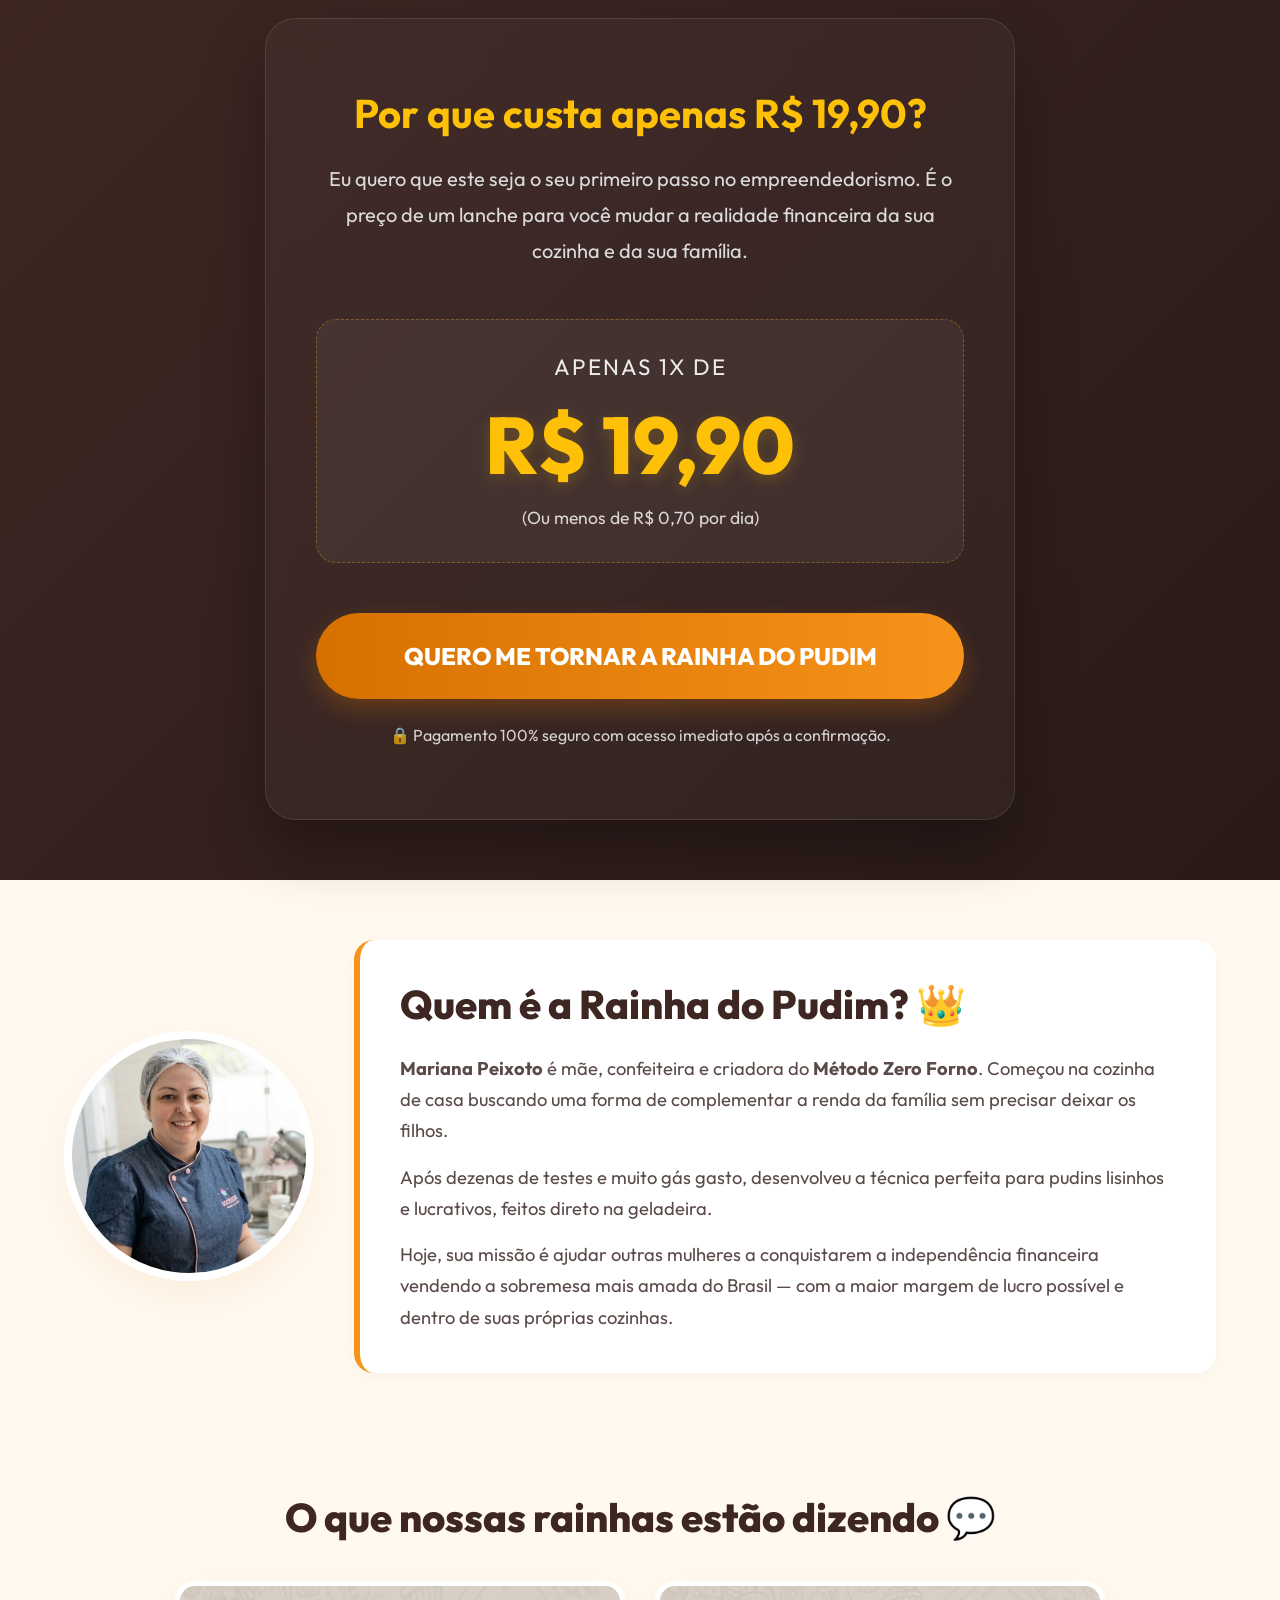
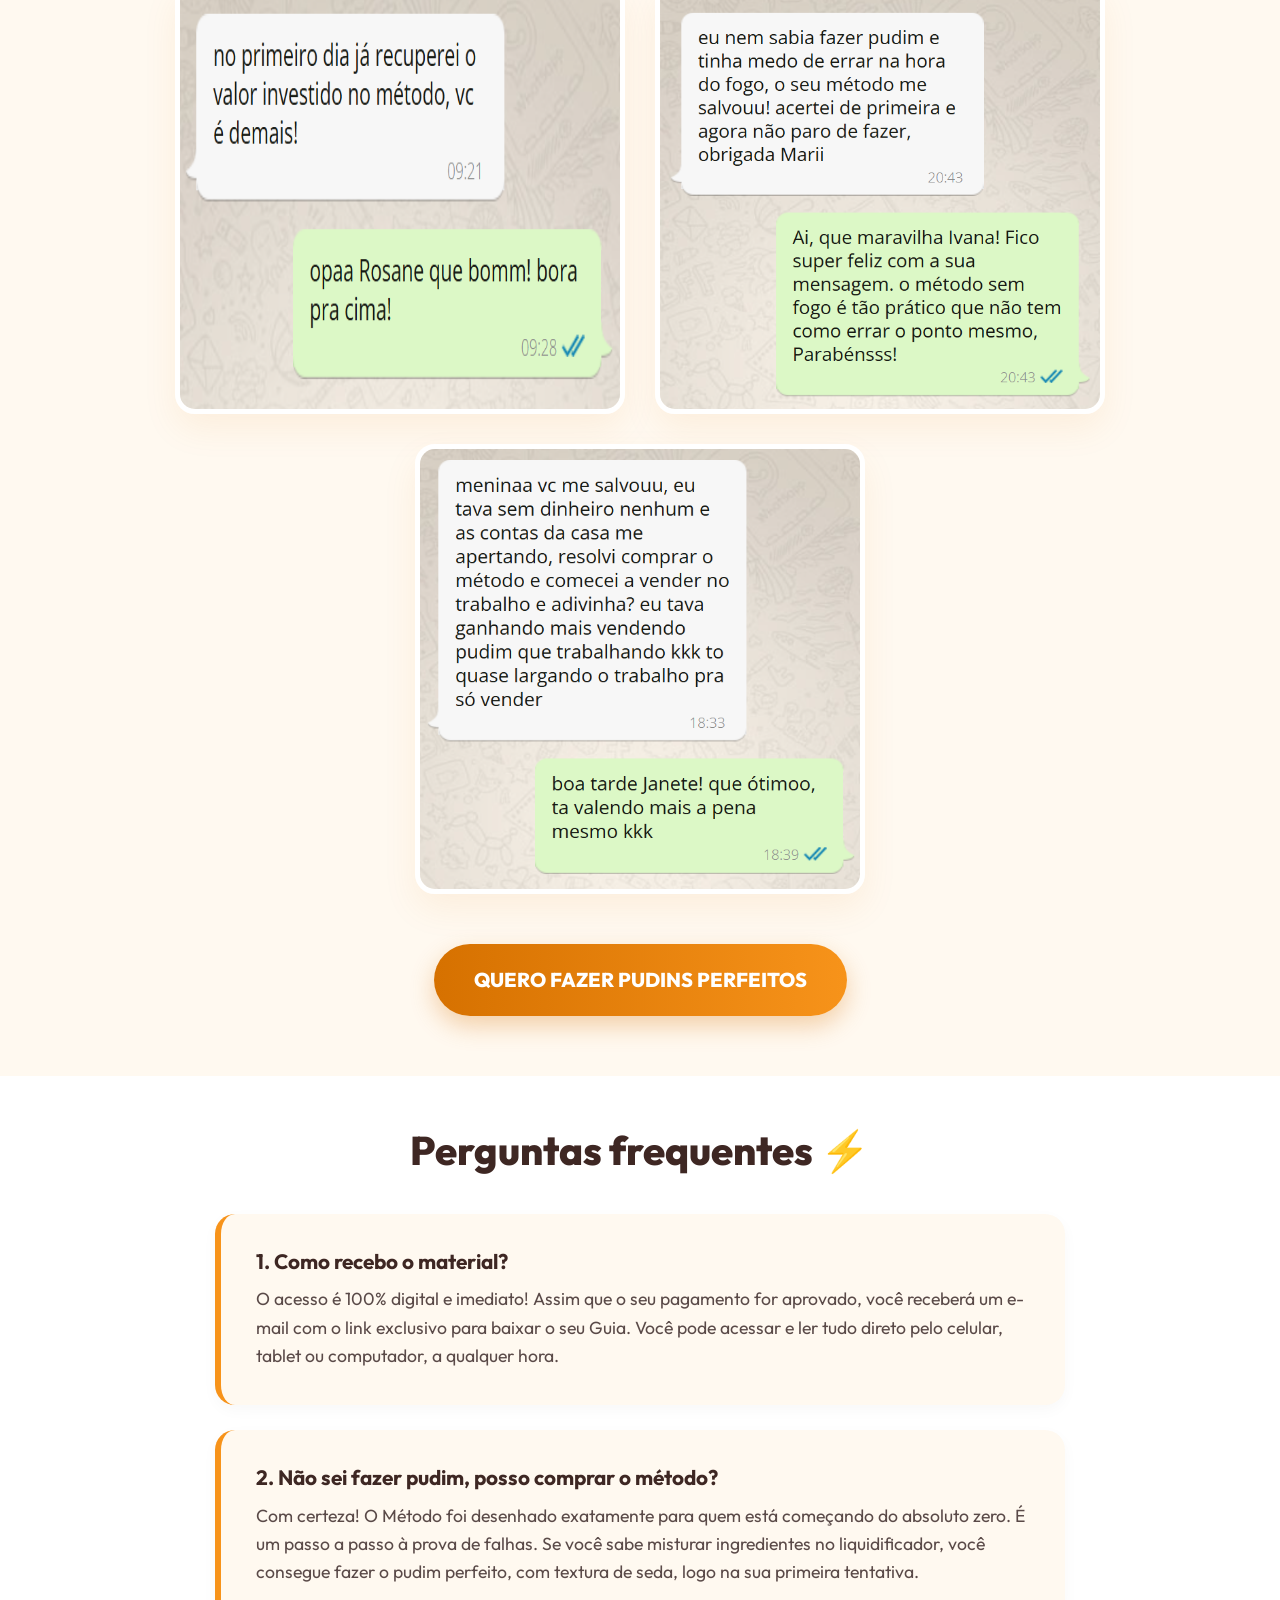
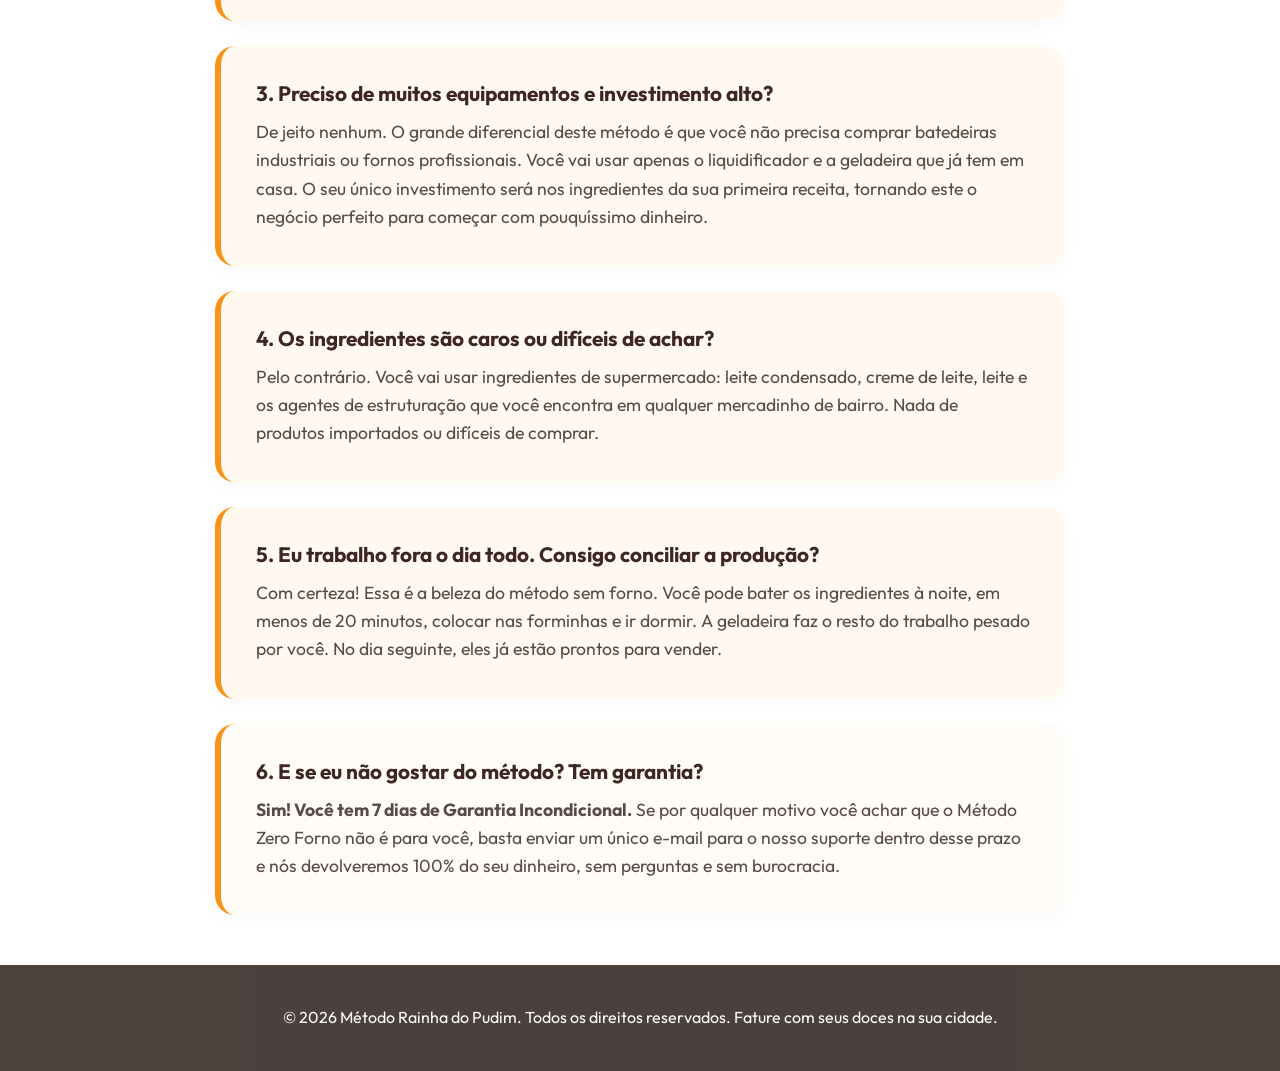
==== commit 87806e11: "Update profile and top images" ====
--- a/index.html
+++ b/index.html
@@ -24,7 +24,7 @@
                 <p class="subtitle-main">Pudins perfeitos, deliciosos e lucrativos</p>
                 <p class="subtitle-orange">sem forno e sem fogo!</p>
                 <div class="hero-image-centered">
-                    <img src="./foto-topo.jpg" alt="A Rainha do Pudim com seus pudins gigantes e perfeitos">
+                    <img src="./nova-foto-topo.png" alt="A Rainha do Pudim com seus pudins gigantes e perfeitos">
                 </div>
                 <div class="hero-pricearea">
                     <p class="old-price">De <span class="strikethrough">R$ 97,00</span> por apenas</p>
@@ -158,7 +158,7 @@
     <section class="about-author">
         <div class="container about-content">
             <div class="about-image">
-                <img src="./foto-perfil.jpg.png" alt="A Rainha do Pudim">
+                <img src="./nova-foto-perfil.png" alt="A Rainha do Pudim">
             </div>
             <div class="about-text">
                 <h2 class="section-title left">Quem é a Rainha do Pudim? 👑</h2>
